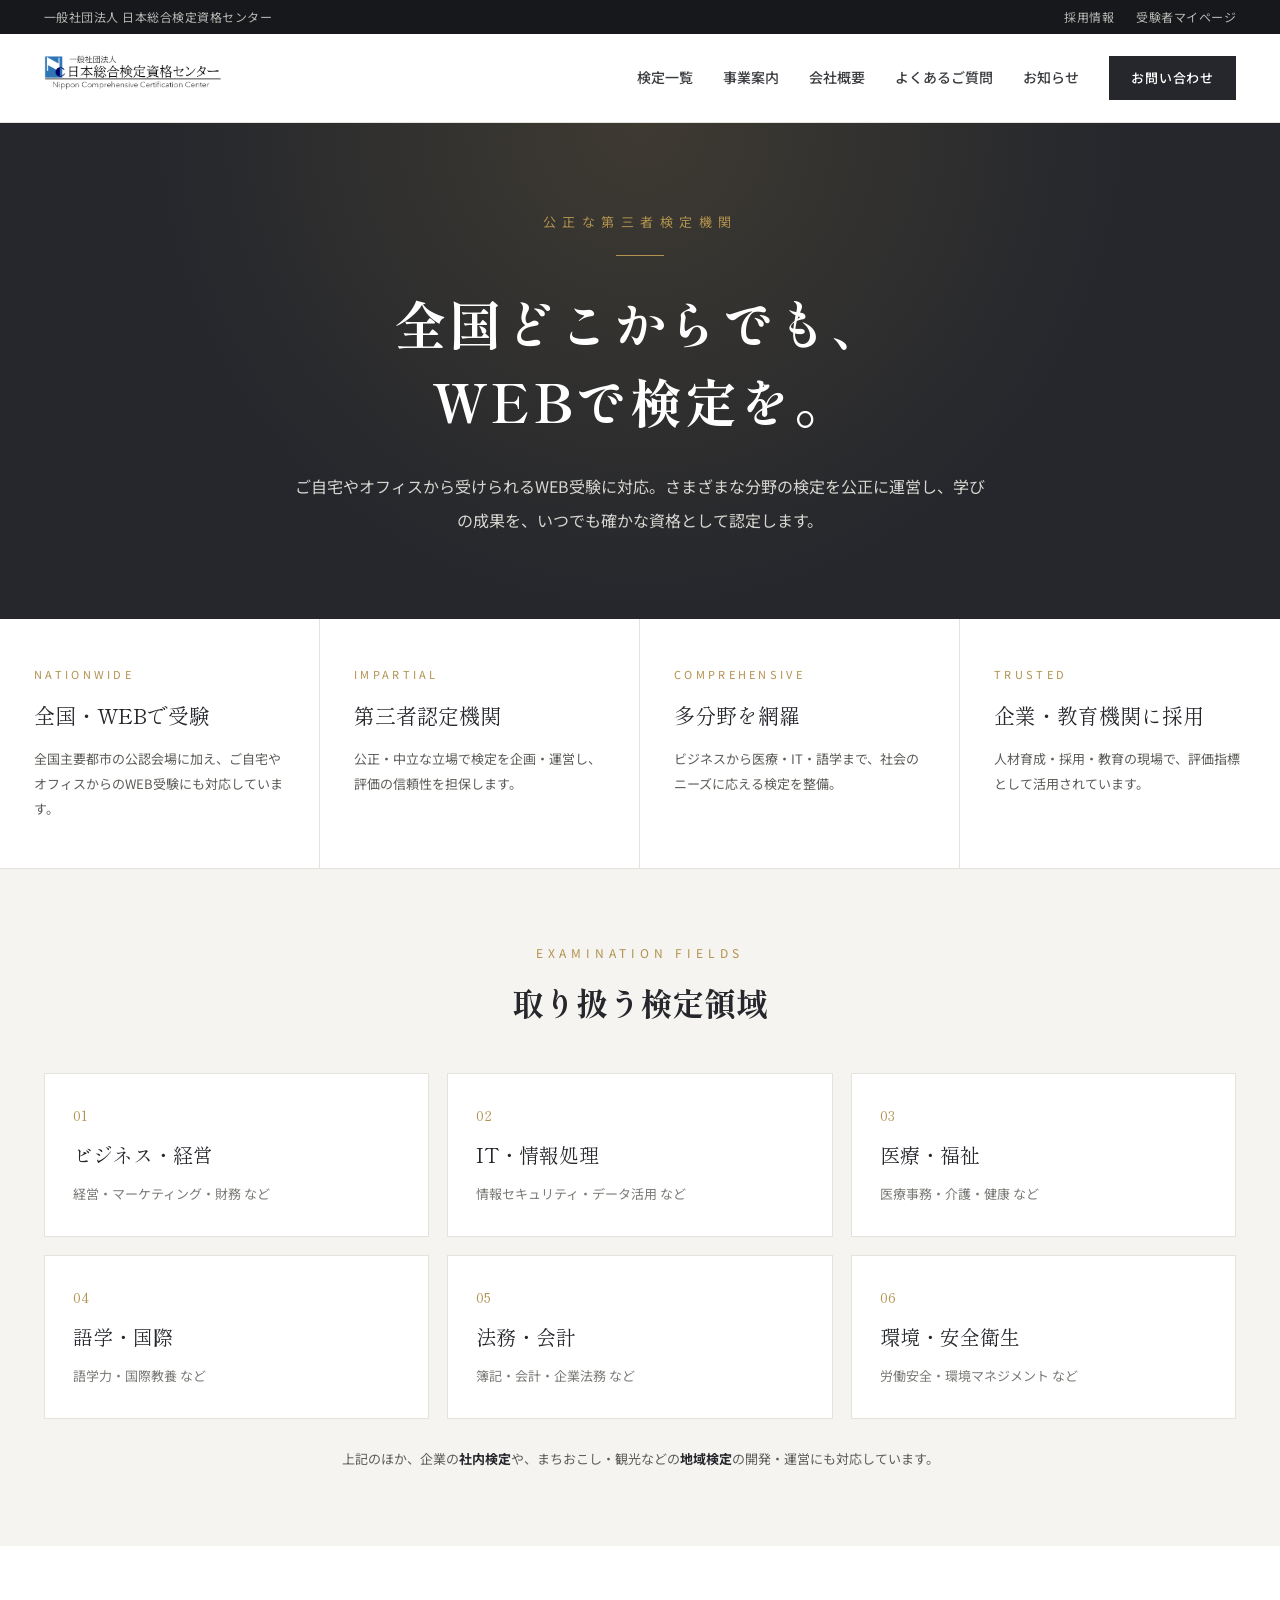
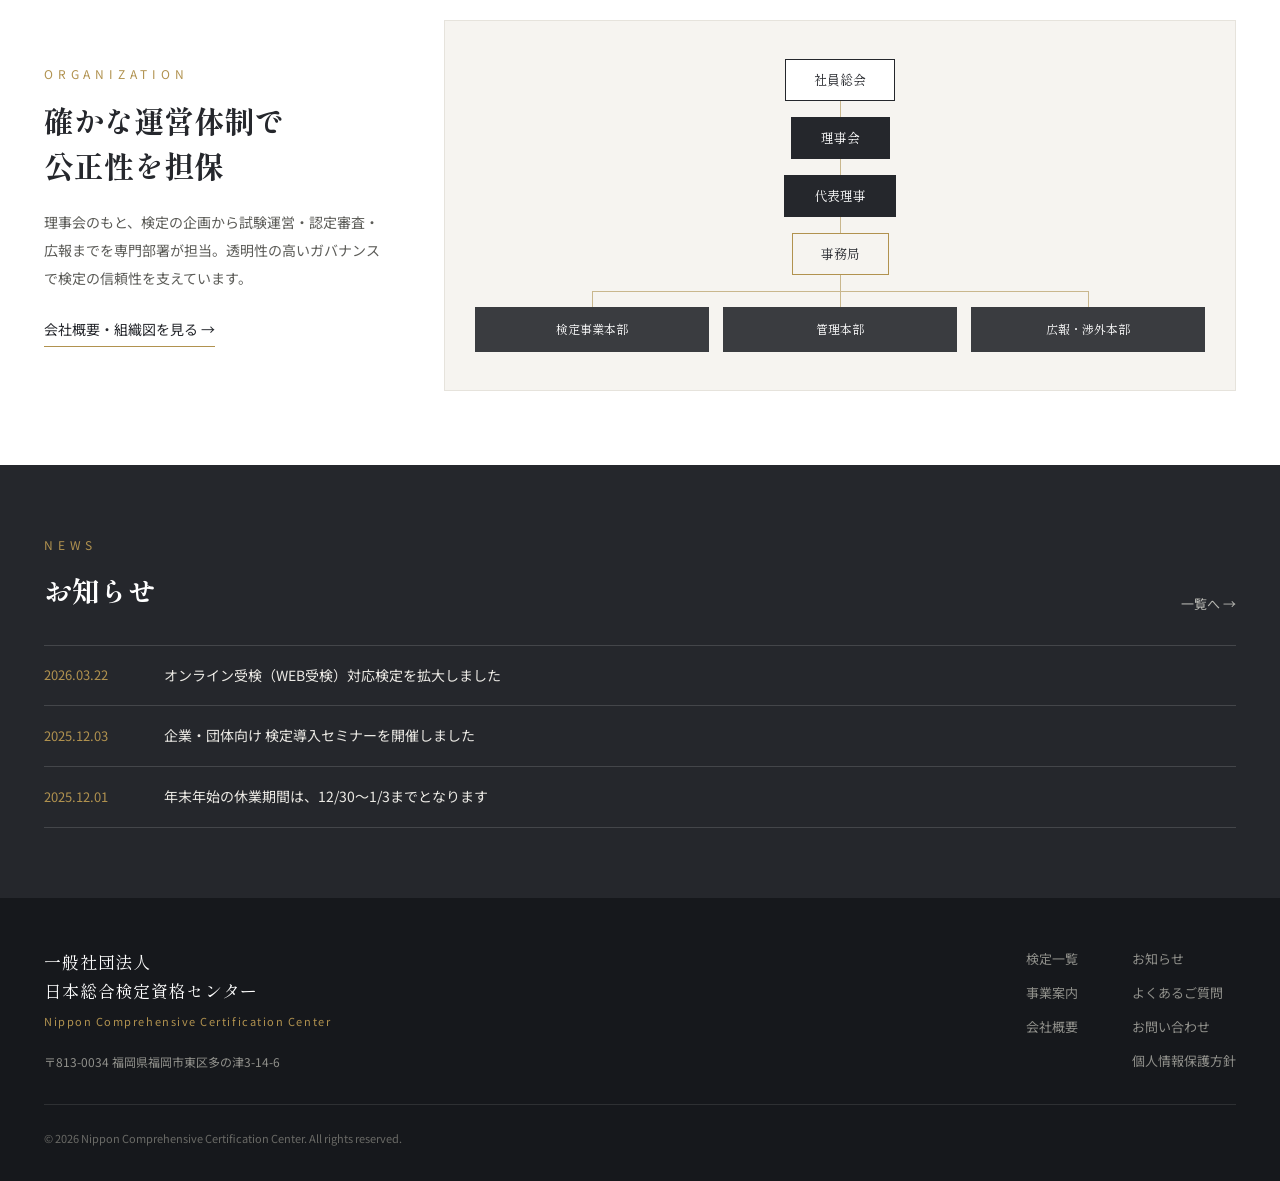
==== index.html @ ada0d392 "Google Search Console 所有権確認用メタタグをトップページに追加 Co-Authored-By: Claude Fable 5 <noreply@anthropic.com> Cl" ====
<!DOCTYPE html>
<html lang="ja">
<head>
<meta charset="utf-8">
<meta name="viewport" content="width=device-width, initial-scale=1">
<meta name="google-site-verification" content="-kDift8Qa4Vks39oOHflIef_TW5a2pNYYRvmZuTj3CE" />
<title>一般社団法人 日本総合検定資格センター</title>
<meta name="description" content="全国どこからでもWEBで受検できる、公正な第三者検定機関。さまざまな分野の検定を企画・運営し、学びの成果を確かな資格として認定します。">
<link rel="canonical" href="https://kentei-center.or.jp/">
<meta name="robots" content="index,follow">
<meta property="og:type" content="website">
<meta property="og:site_name" content="一般社団法人 日本総合検定資格センター">
<meta property="og:locale" content="ja_JP">
<meta property="og:title" content="一般社団法人 日本総合検定資格センター">
<meta property="og:description" content="全国どこからでもWEBで受検できる、公正な第三者検定機関。さまざまな分野の検定を企画・運営し、学びの成果を確かな資格として認定します。">
<meta property="og:url" content="https://kentei-center.or.jp/">
<meta property="og:image" content="https://kentei-center.or.jp/assets/ogp.png">
<meta name="twitter:card" content="summary_large_image">
<meta name="twitter:title" content="一般社団法人 日本総合検定資格センター">
<meta name="twitter:description" content="全国どこからでもWEBで受検できる、公正な第三者検定機関。さまざまな分野の検定を企画・運営し、学びの成果を確かな資格として認定します。">
<meta name="twitter:image" content="https://kentei-center.or.jp/assets/ogp.png">

<link rel="preconnect" href="https://fonts.googleapis.com">
<link rel="preconnect" href="https://fonts.gstatic.com" crossorigin>
<link href="https://fonts.googleapis.com/css2?family=Noto+Sans+JP:wght@400;500;700&family=Shippori+Mincho:wght@500;600;700;800&display=swap" rel="stylesheet">
<link rel="icon" href="favicon.ico" sizes="48x48">
<link rel="icon" href="assets/favicon-32.png" type="image/png" sizes="32x32">
<link rel="icon" href="assets/favicon-192.png" type="image/png" sizes="192x192">
<link rel="apple-touch-icon" href="assets/apple-touch-icon.png">
<link rel="stylesheet" href="css/styles.css">
<script src="js/main.js" defer></script>
<script src="js/news.js" defer></script>
<script type="application/ld+json">
{
  "@context": "https://schema.org",
  "@type": "Organization",
  "name": "一般社団法人 日本総合検定資格センター",
  "alternateName": "Nippon Comprehensive Certification Center",
  "url": "https://kentei-center.or.jp/",
  "logo": "https://kentei-center.or.jp/assets/ogp.png",
  "description": "全国どこからでもWEBで受検できる、公正な第三者検定機関。さまざまな分野の検定を企画・運営し、学びの成果を確かな資格として認定します。",
  "address": {
    "@type": "PostalAddress",
    "postalCode": "813-0034",
    "addressRegion": "福岡県",
    "addressLocality": "福岡市東区",
    "streetAddress": "多の津3-14-6",
    "addressCountry": "JP"
  },
  "contactPoint": {
    "@type": "ContactPoint",
    "contactType": "customer support",
    "email": "info@kentei-center.or.jp",
    "url": "https://kentei-center.or.jp/contact.html"
  }
}
</script>
</head>
<body>
<div class="site">

  <!-- トップバー -->
  <div class="topbar px">
    <span class="topbar__org">一般社団法人 日本総合検定資格センター</span>
    <div class="topbar__links">
      <a href="recruit.html">採用情報</a>
      <span class="is-plain">受験者マイページ</span>
    </div>
  </div>

  <!-- ヘッダー -->
  <header class="header">
    <a class="header__logo" href="index.html"><img src="assets/logo-t.png" alt="一般社団法人 日本総合検定資格センター"></a>
    <button class="nav-toggle" type="button" aria-label="メニューを開閉" aria-expanded="false"><span></span><span></span><span></span></button>
    <nav class="nav">
      <a href="kentei.html">検定一覧</a>
      <a href="business.html">事業案内</a>
      <a href="about.html">会社概要</a>
      <a href="faq.html">よくあるご質問</a>
      <a href="news.html">お知らせ</a>
      <a class="nav__cta" href="contact.html">お問い合わせ</a>
    </nav>
  </header>

  <!-- ヒーロー -->
  <section class="hero">
    <div class="hero__eyebrow">公正な第三者検定機関</div>
    <div class="hero__rule"></div>
    <h1 class="hero__title">全国どこからでも、<br>WEBで検定を。</h1>
    <p class="hero__lead">ご自宅やオフィスから受けられるWEB受験に対応。さまざまな分野の検定を公正に運営し、学びの成果を、いつでも確かな資格として認定します。</p>
  </section>

  <!-- 信頼バンド（数値を使わず規模感を示す） -->
  <section class="trust">
    <div class="trust__cell">
      <div class="trust__en">NATIONWIDE</div>
      <div class="trust__ttl">全国・WEBで受験</div>
      <div class="trust__desc">全国主要都市の公認会場に加え、ご自宅やオフィスからのWEB受験にも対応しています。</div>
    </div>
    <div class="trust__cell">
      <div class="trust__en">IMPARTIAL</div>
      <div class="trust__ttl">第三者認定機関</div>
      <div class="trust__desc">公正・中立な立場で検定を企画・運営し、評価の信頼性を担保します。</div>
    </div>
    <div class="trust__cell">
      <div class="trust__en">COMPREHENSIVE</div>
      <div class="trust__ttl">多分野を網羅</div>
      <div class="trust__desc">ビジネスから医療・IT・語学まで、社会のニーズに応える検定を整備。</div>
    </div>
    <div class="trust__cell">
      <div class="trust__en">TRUSTED</div>
      <div class="trust__ttl">企業・教育機関に採用</div>
      <div class="trust__desc">人材育成・採用・教育の現場で、評価指標として活用されています。</div>
    </div>
  </section>

  <!-- 取り扱う検定領域 -->
  <section class="section section--paper">
    <div class="section-head">
      <div class="eyebrow">EXAMINATION FIELDS</div>
      <h2>取り扱う検定領域</h2>
    </div>
    <div class="card-grid">
      <div class="card"><div class="card__no">01</div><div class="card__ttl">ビジネス・経営</div><div class="card__desc">経営・マーケティング・財務 など</div></div>
      <div class="card"><div class="card__no">02</div><div class="card__ttl">IT・情報処理</div><div class="card__desc">情報セキュリティ・データ活用 など</div></div>
      <div class="card"><div class="card__no">03</div><div class="card__ttl">医療・福祉</div><div class="card__desc">医療事務・介護・健康 など</div></div>
      <div class="card"><div class="card__no">04</div><div class="card__ttl">語学・国際</div><div class="card__desc">語学力・国際教養 など</div></div>
      <div class="card"><div class="card__no">05</div><div class="card__ttl">法務・会計</div><div class="card__desc">簿記・会計・企業法務 など</div></div>
      <div class="card"><div class="card__no">06</div><div class="card__ttl">環境・安全衛生</div><div class="card__desc">労働安全・環境マネジメント など</div></div>
    </div>
    <p class="note-center">上記のほか、企業の<strong>社内検定</strong>や、まちおこし・観光などの<strong>地域検定</strong>の開発・運営にも対応しています。</p>
  </section>

  <!-- 組織体制ティザー -->
  <section class="org-teaser">
    <div class="org-teaser__grid">
      <div>
        <div class="eyebrow">ORGANIZATION</div>
        <h2 class="org-teaser__ttl">確かな運営体制で<br>公正性を担保</h2>
        <p class="org-teaser__txt">理事会のもと、検定の企画から試験運営・認定審査・広報までを専門部署が担当。透明性の高いガバナンスで検定の信頼性を支えています。</p>
        <a class="org-teaser__link" href="about.html">会社概要・組織図を見る →</a>
      </div>
      <div class="org-teaser__chart">
        <div class="org-center"><span class="orgbox orgbox--outline">社員総会</span></div>
        <div class="orgline"></div>
        <div class="org-center"><span class="orgbox orgbox--dark">理事会</span></div>
        <div class="orgline"></div>
        <div class="org-center"><span class="orgbox orgbox--dark">代表理事</span></div>
        <div class="orgline"></div>
        <div class="org-center"><span class="orgbox orgbox--gold">事務局</span></div>
        <div class="orgline"></div>
        <div class="org-branch">
          <div class="org-branch__bar"></div>
          <div class="org-branch__cols">
            <div class="org-branch__col"><div class="orgline"></div><div class="orgbox orgbox--unit">検定事業本部</div></div>
            <div class="org-branch__col"><div class="orgline"></div><div class="orgbox orgbox--unit">管理本部</div></div>
            <div class="org-branch__col"><div class="orgline"></div><div class="orgbox orgbox--unit">広報・渉外本部</div></div>
          </div>
        </div>
      </div>
    </div>
  </section>

  <!-- お知らせ -->
  <section class="news-band">
    <div class="news-band__head">
      <div>
        <div class="eyebrow">NEWS</div>
        <h2>お知らせ</h2>
      </div>
      <a class="news-band__more" href="news.html">一覧へ →</a>
    </div>
    <div id="news-latest"></div>
  </section>

  <!-- フッター -->
  <footer class="footer">
    <div class="footer__top">
      <div>
        <a class="footer__brand" href="index.html">
          <div class="footer__name">一般社団法人<br>日本総合検定資格センター</div>
          <div class="footer__en">Nippon Comprehensive Certification Center</div>
        </a>
        <div class="footer__addr">〒813-0034 福岡県福岡市東区多の津3-14-6</div>
      </div>
      <div class="footer__nav">
        <div class="footer__col">
          <a href="kentei.html">検定一覧</a>
          <a href="business.html">事業案内</a>
          <a href="about.html">会社概要</a>
        </div>
        <div class="footer__col">
          <a href="news.html">お知らせ</a>
          <a href="faq.html">よくあるご質問</a>
          <a href="contact.html">お問い合わせ</a>
          <a href="privacy.html">個人情報保護方針</a>
        </div>
      </div>
    </div>
    <div class="footer__copy">© 2026 Nippon Comprehensive Certification Center. All rights reserved.</div>
  </footer>

</div>
</body>
</html>
---- css/styles.css ----
/* =====================================================================
   一般社団法人 日本総合検定資格センター — コーポレートサイト
   共通スタイル（墨×金 / 明朝見出し）
   ===================================================================== */

/* ---- Design tokens ---- */
:root {
  --ink:        #25272c;   /* 墨（メイン） */
  --ink-2:      #16181c;   /* 最濃（トップバー・フッター） */
  --ink-3:      #3a3c40;   /* 本部ボックス・ナビ文字 */
  --gold:       #b1924f;   /* 金（アクセント） */
  --gold-line:  #c9b78d;   /* 組織図の罫線 */
  --gold-soft:  #f0ead9;   /* バッジ背景 */
  --gold-text:  #9c7d3a;   /* バッジ文字 */
  --paper:      #f6f4f0;   /* 明色セクション背景 */
  --paper-2:    #faf9f6;   /* テーブル見出し背景 */
  --border:     #e6e3dc;   /* 罫線 */
  --text:       #2a2a28;   /* 基本文字 */
  --text-2:     #5c5c58;   /* 補足文字 */
  --text-3:     #4a4a45;   /* 本文（濃いめ） */
  --muted:      #8a8a85;   /* 弱い文字 */
  --req:        #a4453b;   /* 必須バッジ */
  --white:      #fff;

  --serif: 'Shippori Mincho', serif;
  --sans:  'Noto Sans JP', sans-serif;

  --gutter: 44px;          /* セクション左右余白 */
  --maxw: 1280px;          /* デザイン基準幅 */
}

/* ---- Reset ---- */
*, *::before, *::after { box-sizing: border-box; margin: 0; padding: 0; }

html { -webkit-text-size-adjust: 100%; }

body {
  font-family: var(--sans);
  color: var(--text);
  background: #eceae5;
  line-height: 1.7;
}

img { max-width: 100%; display: block; }

a { text-decoration: none; color: inherit; }

/* 1280px の「キャンバス」を中央に。以下は流動的に縮む */
.site {
  max-width: var(--maxw);
  margin: 0 auto;
  background: var(--white);
  overflow-x: hidden;
}

/* ページ全体の文字色 */
.site { color: var(--text); }

h1, h2, h3, h4 { font-family: var(--serif); font-weight: 700; color: var(--ink); }

/* 共通のセクション左右余白ヘルパ */
.px { padding-inline: var(--gutter); }

/* =====================================================================
   トップバー
   ===================================================================== */
.topbar {
  background: var(--ink-2);
  color: #b8b8b3;
  font-size: 12px;
  letter-spacing: .04em;
  display: flex;
  justify-content: space-between;
  align-items: center;
  padding-inline: var(--gutter);
  min-height: 34px;
}
.topbar__org { white-space: nowrap; overflow: hidden; text-overflow: ellipsis; }
.topbar__links { display: flex; gap: 22px; flex: none; }
.topbar__links a { transition: color .2s; }
.topbar__links a:hover { color: var(--gold); }
.topbar__links .is-active { color: var(--gold); }
.topbar__links .is-plain { color: inherit; cursor: default; }

/* =====================================================================
   ヘッダー / ナビ
   ===================================================================== */
.header {
  display: flex;
  justify-content: space-between;
  align-items: center;
  padding: 18px var(--gutter);
  border-bottom: 1px solid var(--border);
  background: var(--white);
}
.header__logo img { height: 52px; width: auto; }

.nav { display: flex; align-items: center; gap: 30px; font-size: 14px; font-weight: 500; color: var(--ink-3); }
.nav a, .nav > span { transition: color .2s; white-space: nowrap; }
.nav a:hover { color: var(--gold); }
.nav .is-active { color: var(--gold); }
.nav__cta {
  background: var(--ink); color: var(--white);
  padding: 11px 22px; font-size: 13px; letter-spacing: .06em;
}
.nav__cta.is-active { background: var(--gold); color: var(--ink); }

/* ハンバーガー（モバイルのみ表示） */
.nav-toggle {
  display: none;
  flex-direction: column;
  justify-content: center;
  gap: 5px;
  width: 44px; height: 44px;
  border: 1px solid var(--border);
  background: var(--white);
  cursor: pointer;
}
.nav-toggle span { display: block; width: 22px; height: 2px; background: var(--ink); margin: 0 auto; transition: transform .25s, opacity .2s; }

/* =====================================================================
   ボタン / リンク装飾
   ===================================================================== */
.btn {
  display: inline-block;
  font-size: 14px;
  letter-spacing: .05em;
  padding: 14px 30px;
  cursor: pointer;
  transition: background .2s, color .2s;
  white-space: nowrap;
}
.btn--dark { background: var(--ink); color: var(--white); }
.btn--dark:hover { background: var(--gold); color: var(--ink); }
.btn--gold { background: var(--gold); color: var(--ink); font-weight: 700; padding: 15px 34px; letter-spacing: .06em; }
.btn--gold:hover { background: #c7a75f; }
.btn--outline { border: 1px solid var(--ink); color: var(--ink); }
.btn--outline:hover { background: var(--ink); color: var(--white); }

.link-underline {
  display: inline-block;
  border-bottom: 1px solid var(--gold);
  color: var(--ink);
  font-size: 14px;
  padding-bottom: 4px;
  transition: color .2s;
}
.link-underline:hover { color: var(--gold); }

.badge-web {
  background: var(--gold-soft); color: var(--gold-text);
  font-size: 11px; padding: 4px 12px; letter-spacing: .05em; white-space: nowrap;
}

.eyebrow { font-size: 12px; letter-spacing: .4em; color: var(--gold); }
.eyebrow--sm { font-size: 11px; letter-spacing: .3em; color: var(--gold); }

/* =====================================================================
   ヒーロー（トップ） / ページタイトル（下層）
   ===================================================================== */
.hero {
  position: relative;
  background: var(--ink);
  color: var(--white);
  padding: 88px var(--gutter) 82px;
  text-align: center;
  background-image: radial-gradient(circle at 50% 0%, rgba(177,146,79,.18), transparent 60%);
}
.hero__eyebrow { font-size: 13px; letter-spacing: .5em; color: var(--gold); margin-bottom: 22px; }
.hero__rule { width: 48px; height: 1px; background: var(--gold); margin: 0 auto 28px; }
.hero__title {
  font-family: var(--serif); font-weight: 700; color: var(--white);
  font-size: clamp(30px, 5.5vw, 52px); line-height: 1.5; letter-spacing: .05em;
}
.hero__lead { margin: 30px auto 0; font-size: 16px; line-height: 2.1; color: #d8d6d0; max-width: 700px; }

.page-title {
  background: var(--ink); color: var(--white);
  padding: 54px var(--gutter) 50px;
  background-image: radial-gradient(circle at 88% 10%, rgba(177,146,79,.16), transparent 55%);
}
.breadcrumb { font-size: 12px; letter-spacing: .2em; color: #9a9a95; margin-bottom: 14px; }
.breadcrumb a:hover { color: var(--gold); }
.page-title__row { display: flex; align-items: baseline; gap: 20px; flex-wrap: wrap; }
.page-title h1 { font-family: var(--serif); font-weight: 700; color: var(--white); font-size: clamp(30px, 5vw, 40px); letter-spacing: .06em; }
.page-title__en { font-size: 12px; letter-spacing: .4em; color: var(--gold); }
.page-title__lead { font-size: 14px; line-height: 1.9; color: #d8d6d0; margin-top: 18px; max-width: 720px; }
.page-title__lead .hl { color: #e9d9b4; }

/* =====================================================================
   汎用セクション
   ===================================================================== */
.section { padding: 74px var(--gutter); }
.section--paper { background: var(--paper); }
.section--white { background: var(--white); }
.section--dark {
  background: var(--ink); color: var(--white); text-align: center;
  background-image: radial-gradient(circle at 50% 0%, rgba(177,146,79,.16), transparent 60%);
}
.section--dark h2 { color: var(--white); }

.section-head { text-align: center; margin-bottom: 44px; }
.section-head h2 { font-size: clamp(24px, 3.4vw, 32px); margin-top: 12px; }

.lead-center {
  font-family: var(--serif); font-size: clamp(18px, 2.4vw, 24px);
  line-height: 2; color: var(--ink); max-width: 840px; margin: 0 auto; text-align: center;
}

/* CTA バンド */
.cta-band { padding: 64px var(--gutter); }
.cta-band h2 { font-size: clamp(22px, 3vw, 26px); letter-spacing: .04em; color: var(--white); }
.cta-band p { font-size: 14px; line-height: 2; color: #d8d6d0; margin: 14px auto 0; max-width: 580px; }
.cta-band .btn { margin-top: 26px; }

/* =====================================================================
   トップ：信頼バンド（4カラム）
   ===================================================================== */
.trust {
  display: grid; grid-template-columns: repeat(4, 1fr);
  background: var(--white); border-bottom: 1px solid var(--border);
}
.trust__cell { padding: 46px 34px; border-right: 1px solid var(--border); }
.trust__cell:last-child { border-right: none; }
.trust__en { font-size: 11px; letter-spacing: .3em; color: var(--gold); margin-bottom: 14px; }
.trust__ttl { font-family: var(--serif); font-size: 21px; color: var(--ink); margin-bottom: 12px; }
.trust__desc { font-size: 13px; line-height: 1.95; color: var(--text-2); }

/* =====================================================================
   トップ / 事業：検定領域・カードグリッド
   ===================================================================== */
.card-grid { display: grid; grid-template-columns: repeat(3, 1fr); gap: 18px; }
.card {
  background: var(--white); border: 1px solid var(--border); padding: 30px 28px;
}
.card--lg { padding: 34px 30px; }
.card__no { font-family: var(--serif); color: var(--gold); font-size: 14px; }
.card__ttl { font-family: var(--serif); font-size: 20px; margin: 10px 0; color: var(--ink); }
.card__desc { font-size: 13px; line-height: 1.85; color: #7a7a76; }
.card--lg .card__desc { line-height: 1.9; color: var(--text-2); }

.note-center { text-align: center; font-size: 13px; line-height: 1.9; color: var(--text-2); margin-top: 28px; }
.note-center strong { color: var(--ink); font-weight: 700; }

/* =====================================================================
   トップ：組織体制ティザー
   ===================================================================== */
.org-teaser { padding: 74px var(--gutter); background: var(--white); }
.org-teaser__grid { display: grid; grid-template-columns: 340px 1fr; gap: 60px; align-items: center; }
.org-teaser__ttl { font-family: var(--serif); font-weight: 700; font-size: clamp(24px, 3vw, 30px); margin: 14px 0 20px; color: var(--ink); line-height: 1.5; }
.org-teaser__txt { font-size: 14px; line-height: 2; color: var(--text-2); }
.org-teaser__link { display: inline-block; margin-top: 26px; border-bottom: 1px solid var(--gold); color: var(--ink); font-size: 14px; padding-bottom: 4px; }
.org-teaser__chart { border: 1px solid var(--border); padding: 38px 30px; background: var(--paper); }

/* ミニ組織図（ティザー） */
.orgline { width: 1px; height: 16px; background: var(--gold-line); margin: 0 auto; }
.orgbox {
  display: inline-block; font-size: 13px; padding: 10px 30px;
  font-family: var(--serif); white-space: nowrap; text-align: center;
}
.orgbox--outline { border: 1px solid var(--ink); background: var(--white); color: var(--ink); padding: 9px 28px; }
.orgbox--dark { background: var(--ink); color: var(--white); }
.orgbox--gold { border: 1px solid var(--gold); color: var(--ink); padding: 9px 28px; }
.orgbox--unit { background: var(--ink-3); color: var(--white); border: 1px solid var(--ink-3); font-size: 12px; padding: 11px 4px; width: 100%; }
.org-center { text-align: center; }
.org-branch { position: relative; }
.org-branch__bar { position: absolute; top: 0; left: calc((100% - 28px) / 6); right: calc((100% - 28px) / 6); height: 1px; background: var(--gold-line); }
.org-branch__cols { display: grid; grid-template-columns: repeat(3, 1fr); gap: 14px; }
.org-branch__col { display: flex; flex-direction: column; align-items: center; }

/* =====================================================================
   トップ：NEWS（濃色）
   ===================================================================== */
.news-band { padding: 70px var(--gutter); background: var(--ink); color: var(--white); }
.news-band__head { display: flex; justify-content: space-between; align-items: flex-end; margin-bottom: 30px; gap: 16px; flex-wrap: wrap; }
.news-band__head h2 { font-family: var(--serif); font-size: 28px; color: var(--white); margin-top: 12px; }
.news-band__more { font-size: 13px; color: #b8b8b3; }
.news-band__more:hover { color: var(--gold); }
.news-row {
  display: flex; gap: 28px; padding: 18px 0;
  border-top: 1px solid rgba(255,255,255,.14); align-items: center;
}
.news-row:last-child { border-bottom: 1px solid rgba(255,255,255,.14); }
.news-row__date { color: var(--gold); font-size: 13px; min-width: 92px; }
.news-row__ttl { font-size: 14px; color: #eceae5; }

/* =====================================================================
   検定一覧：横長ブロック
   ===================================================================== */
.exam { display: grid; grid-template-columns: 480px 1fr; }
.exam--rev { grid-template-columns: 1fr 480px; }
.exam__img { min-height: 420px; background-position: center; background-repeat: no-repeat; background-size: contain; }
.exam__body { padding: 60px 54px; display: flex; flex-direction: column; justify-content: center; }
.exam__body--paper { background: var(--paper); }
.exam__meta { display: flex; align-items: center; gap: 12px; margin-bottom: 14px; }
.exam__no { font-family: var(--serif); color: var(--gold); font-size: 16px; }
.exam__host { font-size: 12px; letter-spacing: .2em; color: var(--muted); }
.exam__ttl { font-family: var(--serif); font-weight: 700; font-size: clamp(26px, 3.4vw, 32px); color: var(--ink); margin-bottom: 16px; }
.exam__desc { font-size: 14px; line-height: 2; color: var(--text-2); max-width: 560px; }
.exam__specs { display: flex; gap: 36px; margin-top: 24px; flex-wrap: wrap; }
.spec__k { font-size: 11px; letter-spacing: .16em; color: var(--gold); margin-bottom: 5px; }
.spec__v { font-size: 14px; color: var(--ink); }
.exam__actions { display: flex; align-items: center; gap: 18px; margin-top: 30px; flex-wrap: wrap; }

/* =====================================================================
   事業案内：ジグザグ
   ===================================================================== */
.zigzag { display: grid; grid-template-columns: 1fr 1fr; }
.zigzag__img { min-height: 380px; background-position: center; background-repeat: no-repeat; background-size: cover; }
.zigzag__img--contain { background-size: contain; }
.zigzag__body { padding: 64px 54px; display: flex; flex-direction: column; justify-content: center; }
.zigzag__body--paper { background: var(--paper); }
.zigzag__en { font-size: 12px; letter-spacing: .4em; color: var(--gold); }
.zigzag__ttl { font-family: var(--serif); font-weight: 700; font-size: clamp(24px, 3vw, 30px); margin: 14px 0 18px; color: var(--ink); line-height: 1.5; }
.zigzag__txt { font-size: 14px; line-height: 2; color: var(--text-2); }
.zigzag__txt strong { color: var(--ink); font-weight: 700; }
.bullets { display: flex; flex-direction: column; gap: 10px; margin-top: 22px; }
.bullet { display: flex; align-items: center; gap: 12px; }
.bullet::before { content: ""; width: 5px; height: 5px; background: var(--gold); border-radius: 50%; flex: none; }
.bullet span { font-size: 13px; color: var(--ink-3); }

/* =====================================================================
   会社概要：代表挨拶 / 法人概要 / 組織図
   ===================================================================== */
.message { padding: 74px var(--gutter); background: var(--white); display: grid; grid-template-columns: 380px 1fr; gap: 56px; align-items: start; }
.message__ttl { font-family: var(--serif); font-weight: 700; font-size: clamp(22px, 3vw, 28px); margin: 14px 0 22px; color: var(--ink); line-height: 1.5; }
.message__photo { height: 240px; background-position: center; background-size: cover; background-repeat: no-repeat; background-color: #eceae5; }
.message__body { padding-top: 40px; }
.message__body p { font-size: 15px; line-height: 2.2; color: var(--text-3); }
.message__body p + p { margin-top: 20px; }

.profile { max-width: 880px; margin: 0 auto; background: var(--white); border: 1px solid var(--border); }
.profile__row { display: grid; grid-template-columns: 200px 1fr; border-bottom: 1px solid var(--border); }
.profile__row:last-child { border-bottom: none; }
.profile__k { background: var(--paper-2); padding: 20px 28px; font-size: 14px; color: var(--ink); font-weight: 500; border-right: 1px solid var(--border); }
.profile__v { padding: 20px 28px; font-size: 14px; color: var(--text-3); line-height: 1.85; }

/* 詳細組織図 */
.orgchart { max-width: 860px; margin: 0 auto; }
.orgchart__line { width: 1px; height: 24px; background: var(--gold-line); margin: 0 auto; }
.orgchart__row { display: flex; justify-content: center; }
.obox { font-size: 14px; padding: 13px 44px; font-family: var(--serif); white-space: nowrap; }
.obox--assembly { border: 1px solid var(--ink); background: var(--white); color: var(--ink); }
.obox--board { background: var(--ink); color: var(--white); font-size: 15px; padding: 14px 50px; }
.obox--rep { background: var(--ink); color: var(--white); }
.obox--office { border: 1px solid var(--gold); color: var(--ink); }
.orgchart__branch { position: relative; padding-top: 24px; }
.orgchart__bar { position: absolute; top: 0; left: calc((100% - 56px) / 6); right: calc((100% - 56px) / 6); height: 1px; background: var(--gold-line); }
.orgchart__cols { display: grid; grid-template-columns: repeat(3, 1fr); gap: 28px; }
.orgchart__col { display: flex; flex-direction: column; align-items: center; }
.orgchart__stub { position: absolute; top: 0; width: 1px; height: 24px; background: var(--gold-line); }
.obox--unit { width: 100%; background: var(--ink-3); color: var(--white); font-size: 14px; padding: 16px 8px; text-align: center; }

/* =====================================================================
   お知らせ：一覧
   ===================================================================== */
.news-list { padding: 30px var(--gutter) 54px; background: var(--white); }
.news-item {
  display: flex; gap: 28px; padding: 22px 8px; border-bottom: 1px solid var(--border);
  align-items: center; transition: background .15s;
}
.news-item:hover { background: var(--paper-2); }
.news-item__date { color: var(--muted); font-size: 13px; min-width: 96px; }
.news-item__ttl { font-size: 15px; color: var(--ink); line-height: 1.6; flex: 1; }
.news-item__arrow { color: var(--gold); }

/* =====================================================================
   お知らせ：詳細
   ===================================================================== */
.news-detail { padding: 46px var(--gutter) 70px; background: var(--white); }
.news-detail__meta { display: flex; align-items: center; gap: 14px; margin-bottom: 16px; }
.news-detail__date { color: var(--muted); font-size: 13px; }
.news-detail__ttl {
  font-family: var(--serif); font-weight: 700; font-size: clamp(20px, 3vw, 26px);
  color: var(--ink); line-height: 1.6; margin-bottom: 28px;
  padding-bottom: 20px; border-bottom: 1px solid var(--border);
}
.news-detail__body { max-width: 800px; }
.news-detail__body p { font-size: 15px; line-height: 2; color: var(--text-3); margin-bottom: 1.4em; }
.news-detail__notfound { font-size: 15px; color: var(--text-2); margin-bottom: 24px; }
.news-detail__back { display: inline-block; margin-top: 20px; font-size: 13px; color: var(--gold); }
.news-detail__back:hover { text-decoration: underline; }

/* =====================================================================
   お問い合わせ：フォーム
   ===================================================================== */
.contact-methods { padding: 34px var(--gutter); background: var(--white); border-bottom: 1px solid var(--border); }
.contact-methods__row { display: flex; align-items: center; justify-content: space-between; flex-wrap: wrap; gap: 16px; }
.contact-methods__txt { font-size: 14px; color: var(--ink); line-height: 1.8; }

.form-wrap { max-width: 820px; margin: 0 auto; }
.form-card { background: var(--white); border: 1px solid var(--border); padding: 44px 48px; display: flex; flex-direction: column; gap: 26px; }
.field__label { display: flex; align-items: center; gap: 10px; font-size: 13px; font-weight: 500; color: var(--ink); margin-bottom: 10px; }
.req-badge { background: var(--req); color: var(--white); font-size: 10px; padding: 2px 8px; letter-spacing: .05em; }
.field-2col { display: grid; grid-template-columns: 1fr 1fr; gap: 22px; }
.form-card input, .form-card textarea, .form-card select {
  font-family: var(--sans); font-size: 14px; color: var(--ink); width: 100%;
  border: 1px solid #d8d3c6; background: var(--white); padding: 13px 15px; outline: none;
}
.form-card input:focus, .form-card textarea:focus, .form-card select:focus { border-color: var(--gold); }
.form-card input::placeholder, .form-card textarea::placeholder { color: #b3b0a8; }
.form-card textarea { resize: vertical; }
.consent { display: flex; align-items: flex-start; gap: 12px; background: var(--paper-2); border: 1px solid var(--border); padding: 18px 20px; cursor: pointer; }
.consent input { width: 18px; height: 18px; margin-top: 2px; flex: none; accent-color: var(--ink); }
.consent span { font-size: 13px; line-height: 1.8; color: var(--text-2); }
.consent a { color: var(--gold-text); border-bottom: 1px solid var(--gold-line); }
.form-submit { text-align: center; margin-top: 8px; }
.form-submit button {
  border: none; font-family: var(--sans);
  background: var(--ink); color: var(--white); font-weight: 700; font-size: 15px;
  letter-spacing: .1em; padding: 16px 64px; cursor: pointer; transition: background .2s, color .2s;
}
.form-submit button:hover { background: var(--gold); color: var(--ink); }
.form-submit button:disabled { opacity: .6; cursor: default; }

/* スパム対策のハニーポット項目(画面外へ隠す) */
.hp-field { position: absolute; left: -9999px; width: 1px; height: 1px; overflow: hidden; }

/* エラー表示 */
.form-alert {
  max-width: 820px; margin: 0 auto 24px; background: #fdf3f2; border: 1px solid #e3b7b2;
  color: var(--req); font-size: 14px; line-height: 1.8; padding: 16px 20px;
}

/* 送信完了パネル(JS経由) */
.form-success {
  background: var(--white); border: 1px solid var(--border); padding: 56px 48px; text-align: center;
}
.form-success__mark {
  width: 64px; height: 64px; margin: 0 auto 22px; border-radius: 50%;
  background: var(--ink); color: var(--white); font-size: 32px; line-height: 64px;
}
.form-success__ttl { font-family: var(--serif); font-size: 24px; color: var(--ink); margin-bottom: 16px; }
.form-success__txt { font-size: 15px; line-height: 1.9; color: var(--text-3); max-width: 560px; margin: 0 auto 28px; }
.form-success__link { display: inline-block; font-size: 13px; color: var(--gold); }
.form-success__link:hover { text-decoration: underline; }

/* 結果ページ(JS無効時のフォールバック) */
.form-result { background: var(--white); border: 1px solid var(--border); padding: 40px 44px; }
.form-result p { font-size: 15px; line-height: 1.9; color: var(--text-3); }
.form-result__list { margin: 16px 0; padding-left: 1.2em; color: var(--req); font-size: 14px; line-height: 1.9; }
.form-alert__list { margin: 16px 0 0; padding-left: 1.2em; font-size: 14px; line-height: 1.9; }
.form-result__back { display: inline-block; margin-top: 24px; font-size: 13px; color: var(--gold); }
.form-result__back:hover { text-decoration: underline; }

/* =====================================================================
   個人情報保護方針：本文
   ===================================================================== */
.legal { max-width: 860px; margin: 0 auto; }
.legal__lead { font-size: 15px; line-height: 2; color: var(--text-3); margin-bottom: 40px; }
.legal__block { margin-bottom: 34px; }
.legal__h {
  font-family: var(--serif); font-size: 19px; color: var(--ink);
  padding-bottom: 12px; margin-bottom: 16px; border-bottom: 1px solid var(--border);
}
.legal__block p { font-size: 14px; line-height: 2; color: var(--text-3); }
.legal__list { margin: 12px 0 0; padding-left: 1.3em; }
.legal__list li { font-size: 14px; line-height: 1.95; color: var(--text-3); margin-bottom: 6px; }
.legal__contact { margin-top: 16px; background: var(--white); border: 1px solid var(--border); padding: 20px 24px; }
.legal__contact p { line-height: 1.95; }
.legal__contact a { color: var(--gold-text); border-bottom: 1px solid var(--gold-line); }
.legal__date { margin-top: 40px; font-size: 13px; color: var(--muted); text-align: right; }

/* =====================================================================
   よくある質問：アコーディオン
   ===================================================================== */
.faq-groups { max-width: 920px; margin: 0 auto; display: flex; flex-direction: column; gap: 52px; }
.faq-group__head { display: flex; align-items: baseline; gap: 16px; border-bottom: 1px solid var(--ink); padding-bottom: 14px; margin-bottom: 18px; }
.faq-group__head h2 { font-family: var(--serif); font-weight: 700; font-size: 22px; color: var(--ink); }
.faq-group__en { font-size: 11px; letter-spacing: .3em; color: var(--gold); }
.faq { border-bottom: 1px solid var(--border); }
.faq > summary { display: flex; align-items: center; gap: 16px; padding: 20px 4px; list-style: none; cursor: pointer; }
.faq > summary::-webkit-details-marker { display: none; }
.faq__q { font-family: var(--serif); color: var(--gold); font-size: 16px; }
.faq__text { font-size: 15px; color: var(--ink); flex: 1; }
.faq__ic { color: var(--gold); font-size: 18px; transition: transform .2s; }
.faq[open] .faq__ic { transform: rotate(45deg); }
.faq__a { display: flex; gap: 16px; padding: 0 4px 22px; color: var(--text-2); font-size: 14px; line-height: 1.95; }
.faq__a .a-mark { font-family: var(--serif); color: var(--gold-line); font-size: 16px; }
.faq-cta { max-width: 920px; margin: 56px auto 0; background: var(--paper); border: 1px solid var(--border); padding: 40px; text-align: center; }
.faq-cta__ttl { font-family: var(--serif); font-size: 20px; color: var(--ink); }
.faq-cta .btn { margin-top: 22px; }

/* =====================================================================
   採用情報
   ===================================================================== */
.recruit-status { padding: 30px var(--gutter); background: var(--paper); border-bottom: 1px solid var(--border); }
.recruit-status__box { max-width: 880px; margin: 0 auto; border: 1px solid #e0d8c6; background: var(--white); padding: 24px 30px; display: flex; align-items: flex-start; gap: 18px; }
.recruit-status__tag { background: var(--ink); color: var(--white); font-size: 11px; letter-spacing: .05em; padding: 5px 12px; white-space: nowrap; margin-top: 2px; }
.recruit-status__ttl { font-size: 15px; color: var(--ink); font-weight: 500; margin-bottom: 6px; }
.recruit-status__txt { font-size: 13px; line-height: 1.85; color: var(--text-2); }

.message-band { padding: 72px var(--gutter); background: var(--white); text-align: center; }
.message-band__lead { font-family: var(--serif); font-size: clamp(18px, 2.4vw, 24px); line-height: 2; color: var(--ink); max-width: 840px; margin: 0 auto; }
.message-band__txt { font-size: 14px; line-height: 2; color: var(--text-2); max-width: 720px; margin: 26px auto 0; }

.stats { display: grid; grid-template-columns: repeat(4, 1fr); background: var(--paper); border-top: 1px solid var(--border); border-bottom: 1px solid var(--border); }
.stats__cell { padding: 40px 30px; border-right: 1px solid var(--border); text-align: center; }
.stats__cell:last-child { border-right: none; }
.stats__k { font-size: 11px; color: var(--muted); letter-spacing: .1em; }
.stats__v { font-family: var(--serif); font-size: 36px; color: var(--ink); margin-top: 8px; }
.stats__v small { font-size: 15px; margin-left: 3px; }

.values { display: grid; grid-template-columns: 340px 1fr; gap: 56px; align-items: center; }
.values__ttl { font-family: var(--serif); font-weight: 700; font-size: clamp(22px, 3vw, 28px); margin: 14px 0 0; color: var(--ink); line-height: 1.5; }
.values__list { display: flex; flex-direction: column; gap: 1px; background: var(--border); border: 1px solid var(--border); }
.value-item { background: var(--white); padding: 24px 28px; display: flex; gap: 20px; align-items: flex-start; }
.value-item__mark { font-family: var(--serif); color: var(--gold); font-size: 18px; }
.value-item__ttl { font-size: 15px; color: var(--ink); margin-bottom: 6px; }
.value-item__txt { font-size: 13px; line-height: 1.85; color: var(--text-2); }

/* =====================================================================
   フッター
   ===================================================================== */
.footer { background: var(--ink-2); color: #8f8f8a; padding: 50px var(--gutter) 34px; }
.footer__top { display: flex; justify-content: space-between; border-bottom: 1px solid rgba(255,255,255,.1); padding-bottom: 30px; margin-bottom: 24px; gap: 40px; flex-wrap: wrap; }
.footer__brand { display: inline-block; }
.footer__brand:hover .footer__name { color: var(--gold); }
.footer__brand:hover .footer__en { opacity: .85; }
.footer__name { font-family: var(--serif); color: var(--white); font-size: 17px; letter-spacing: .05em; transition: color .2s; }
.footer__en { font-size: 11px; letter-spacing: .14em; color: var(--gold); margin-top: 6px; }
.footer__addr { font-size: 12px; margin-top: 18px; line-height: 1.9; }
.footer__nav { display: flex; gap: 54px; font-size: 13px; }
.footer__col { display: flex; flex-direction: column; gap: 12px; }
.footer__col a:hover, .footer__nav a:hover { color: var(--gold); }
.footer__col .lead-link { color: var(--white); }
.footer__copy { font-size: 11px; color: #6a6a66; }

/* =====================================================================
   レスポンシブ
   ===================================================================== */
@media (max-width: 1024px) {
  :root { --gutter: 32px; }
  .org-teaser__grid { grid-template-columns: 1fr; gap: 36px; }
  .message { grid-template-columns: 1fr; gap: 36px; }
  .message__body { padding-top: 0; }
  .values { grid-template-columns: 1fr; gap: 28px; }
  .exam__body, .zigzag__body { padding: 48px 40px; }
}

@media (max-width: 860px) {
  /* ナビをハンバーガー化 */
  .nav-toggle { display: flex; }
  .nav {
    position: absolute; top: 100%; left: 0; right: 0; z-index: 50;
    flex-direction: column; align-items: stretch; gap: 0;
    background: var(--white); border-top: 1px solid var(--border);
    box-shadow: 0 12px 24px rgba(0,0,0,.08);
    max-height: 0; overflow: hidden; transition: max-height .3s ease;
  }
  .header { position: relative; }
  .header.nav-open .nav { max-height: 520px; }
  .nav a, .nav > span { padding: 15px var(--gutter); border-bottom: 1px solid var(--border); }
  .nav__cta, .nav__cta.is-active { background: var(--ink); color: var(--white); text-align: center; }
  .header.nav-open .nav-toggle span:nth-child(1) { transform: translateY(7px) rotate(45deg); }
  .header.nav-open .nav-toggle span:nth-child(2) { opacity: 0; }
  .header.nav-open .nav-toggle span:nth-child(3) { transform: translateY(-7px) rotate(-45deg); }

  /* グリッドを段組み解除 */
  .trust { grid-template-columns: repeat(2, 1fr); }
  .trust__cell:nth-child(2) { border-right: none; }
  .trust__cell:nth-child(1), .trust__cell:nth-child(2) { border-bottom: 1px solid var(--border); }
  .card-grid { grid-template-columns: 1fr 1fr; }
  .stats { grid-template-columns: repeat(2, 1fr); }
  .stats__cell:nth-child(2) { border-right: none; }
  .stats__cell:nth-child(1), .stats__cell:nth-child(2) { border-bottom: 1px solid var(--border); }

  /* 検定・事業ブロックを縦積み（画像を上に） */
  .exam, .exam--rev, .zigzag { grid-template-columns: 1fr; }
  .exam__img { min-height: 300px; order: -1; }
  .exam--rev .exam__img { order: -1; }
  .zigzag__img { min-height: 260px; order: -1; }
  .zigzag__body { order: 0; }
  .exam__body, .zigzag__body { padding: 44px var(--gutter); }

  .footer__top { flex-direction: column; gap: 28px; }
}

@media (max-width: 560px) {
  :root { --gutter: 20px; }
  .topbar { font-size: 11px; }
  .topbar__org { max-width: 62%; }
  .hero { padding: 60px var(--gutter) 56px; }
  .section, .org-teaser, .news-band, .message, .cta-band { padding-top: 52px; padding-bottom: 52px; }
  .card-grid { grid-template-columns: 1fr; }
  .form-card { padding: 28px 22px; }
  .field-2col { grid-template-columns: 1fr; }
  .profile__row { grid-template-columns: 1fr; }
  .profile__k { border-right: none; border-bottom: 1px solid var(--border); }
  .footer__nav { gap: 40px; }

  /* 組織図：PCと同じく3本部を横並びで維持（幅に収まるよう縮小） */
  .org-teaser__chart { padding: 28px 14px; }
  .org-branch__cols { gap: 10px; }
  .org-branch__bar { left: calc((100% - 20px) / 6); right: calc((100% - 20px) / 6); }
  .orgbox--unit { font-size: 11px; padding: 10px 2px; white-space: normal; line-height: 1.4; }
  .orgchart__cols { gap: 16px; }
  .orgchart__bar { left: calc((100% - 32px) / 6); right: calc((100% - 32px) / 6); }
  .obox--unit { font-size: 11px; padding: 12px 2px; white-space: normal; line-height: 1.4; }
  .exam__specs { gap: 22px; }
  .news-band__head { align-items: flex-start; }
  .news-row { flex-wrap: wrap; gap: 10px 16px; }
  .news-item { gap: 14px; padding: 18px 4px; }
  .news-item__date { min-width: 84px; }
}
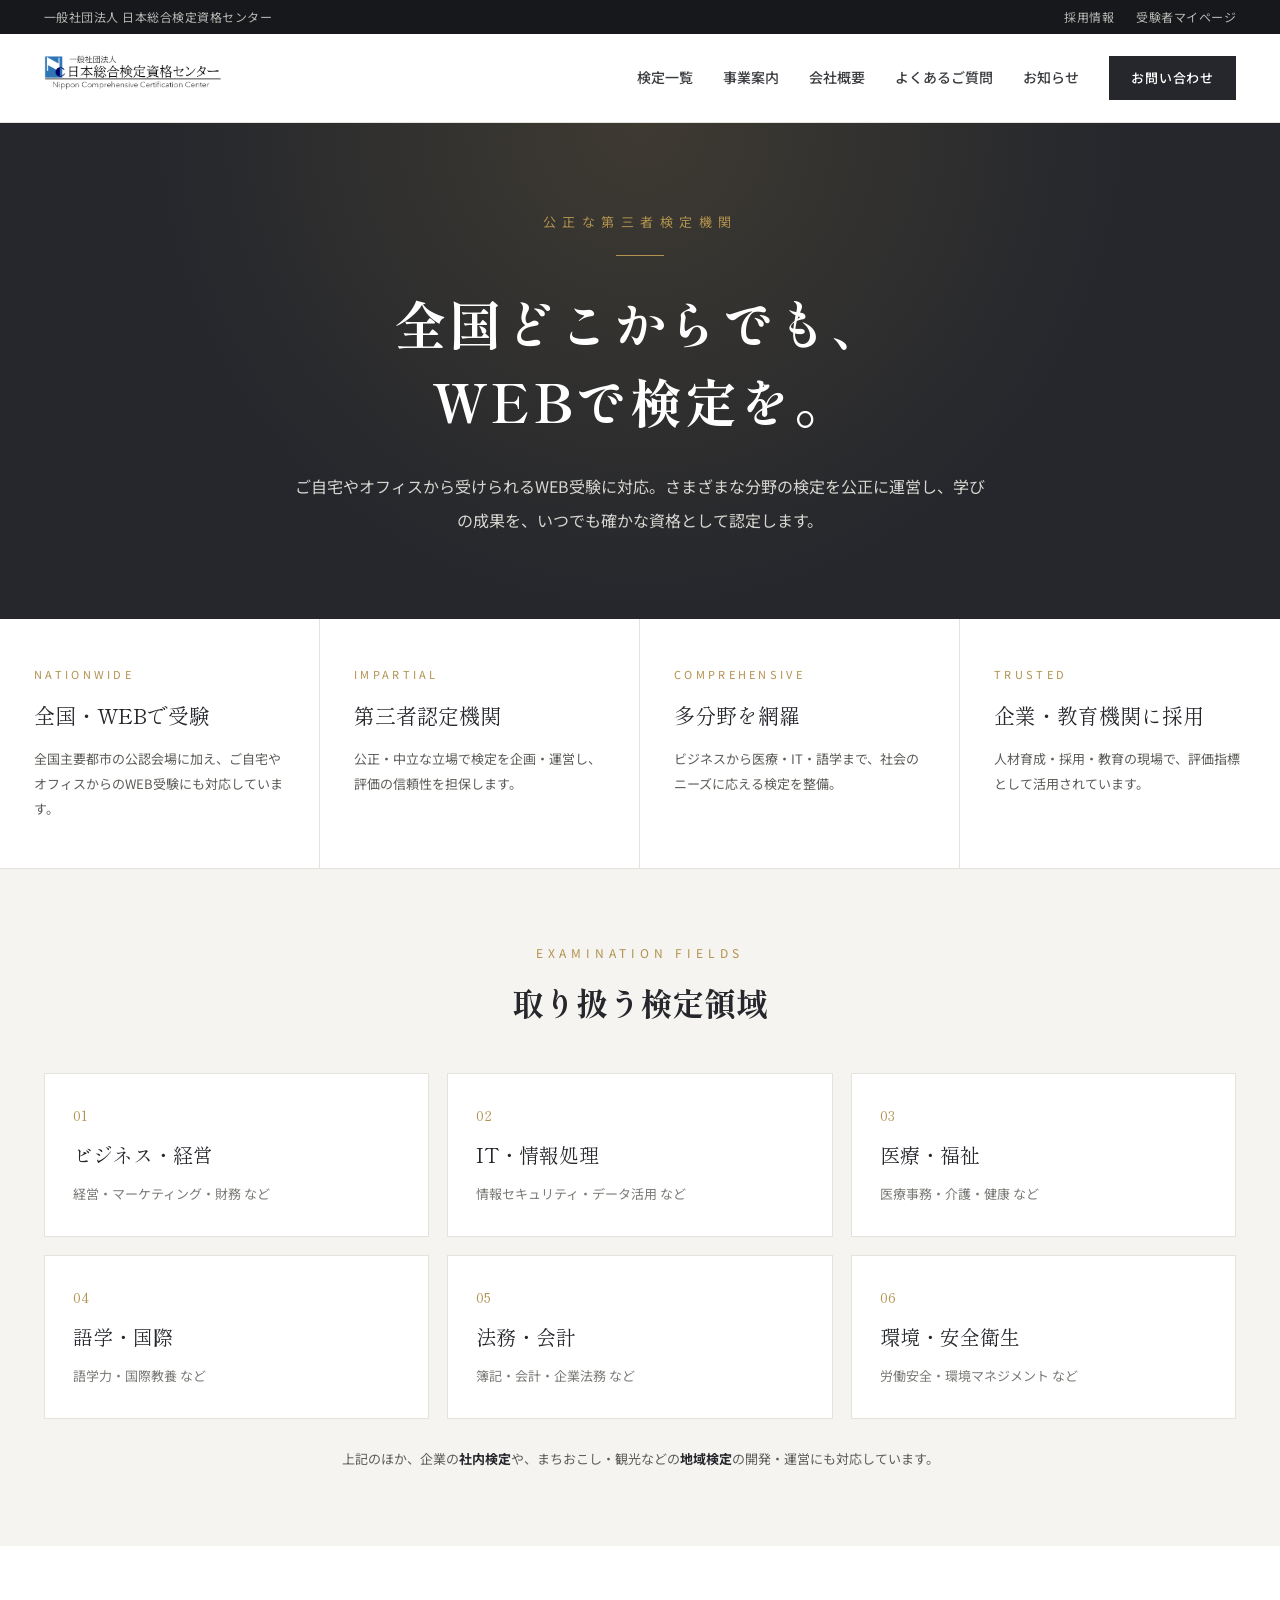
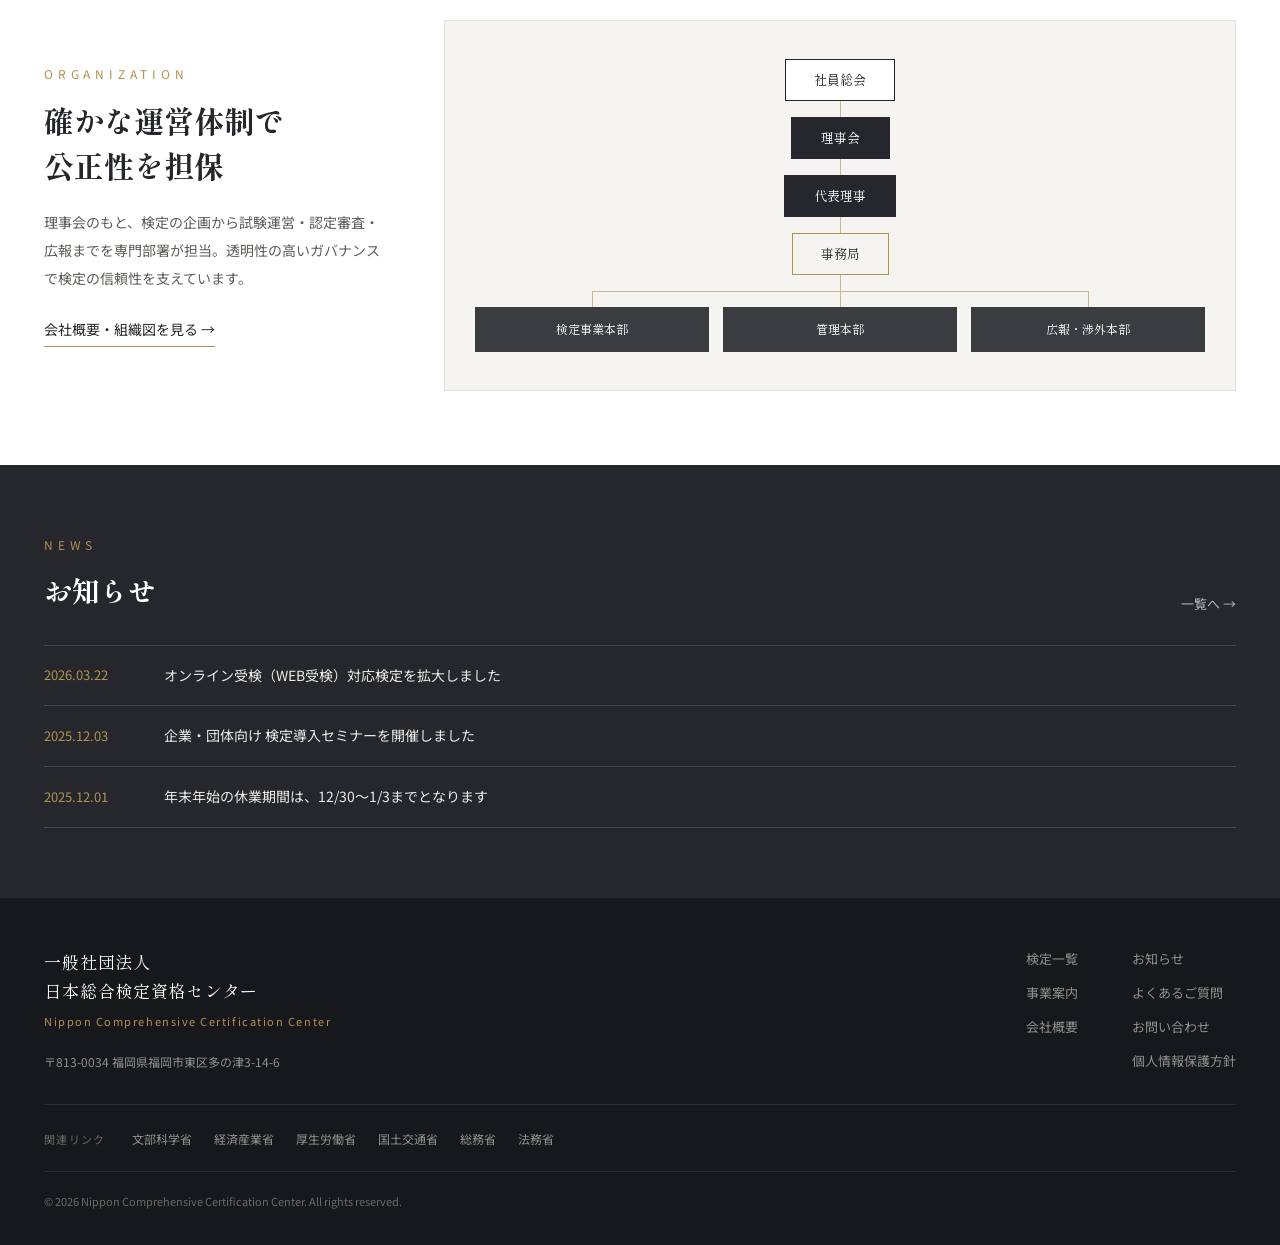
==== commit 00cab502: "フッターに関連リンク(省庁サイト)を追加 全ページのフッターに関係省庁公式サイトへのテキストリンクを追加。 文部科学省・経済産業省・厚生労働省・国土交通省・総務省・法務省の順。 外部リンクはtarge" ====
--- a/index.html
+++ b/index.html
@@ -1,9 +1,17 @@
 <!DOCTYPE html>
 <html lang="ja">
 <head>
+<!-- Google tag (gtag.js) -->
+<script async src="https://www.googletagmanager.com/gtag/js?id=G-DT82KPRKSF"></script>
+<script>
+  window.dataLayer = window.dataLayer || [];
+  function gtag(){dataLayer.push(arguments);}
+  gtag('js', new Date());
+  gtag('config', 'G-DT82KPRKSF');
+</script>
 <meta charset="utf-8">
 <meta name="viewport" content="width=device-width, initial-scale=1">
-<meta name="google-site-verification" content="-kDift8Qa4Vks39oOHflIef_TW5a2pNYYRvmZuTj3CE" />
+<meta name="google-site-verification" content="74A_PUm-XJsBK0xMy9EOEil4k-gi4BcxpIyFe6uDQrk" />
 <title>一般社団法人 日本総合検定資格センター</title>
 <meta name="description" content="全国どこからでもWEBで受検できる、公正な第三者検定機関。さまざまな分野の検定を企画・運営し、学びの成果を確かな資格として認定します。">
 <link rel="canonical" href="https://kentei-center.or.jp/">
@@ -70,7 +78,7 @@
 
   <!-- ヘッダー -->
   <header class="header">
-    <a class="header__logo" href="index.html"><img src="assets/logo-t.png" alt="一般社団法人 日本総合検定資格センター"></a>
+    <a class="header__logo" href="index.html"><img src="assets/logo-t.png" alt="一般社団法人 日本総合検定資格センター" width="1045" height="283"></a>
     <button class="nav-toggle" type="button" aria-label="メニューを開閉" aria-expanded="false"><span></span><span></span><span></span></button>
     <nav class="nav">
       <a href="kentei.html">検定一覧</a>
@@ -197,6 +205,17 @@
         </div>
       </div>
     </div>
+    <div class="footer__links">
+      <span class="footer__links-ttl">関連リンク</span>
+      <div class="footer__links-list">
+        <a href="https://www.mext.go.jp/" target="_blank" rel="noopener">文部科学省</a>
+        <a href="https://www.meti.go.jp/" target="_blank" rel="noopener">経済産業省</a>
+        <a href="https://www.mhlw.go.jp/" target="_blank" rel="noopener">厚生労働省</a>
+        <a href="https://www.mlit.go.jp/" target="_blank" rel="noopener">国土交通省</a>
+        <a href="https://www.soumu.go.jp/" target="_blank" rel="noopener">総務省</a>
+        <a href="https://www.moj.go.jp/" target="_blank" rel="noopener">法務省</a>
+      </div>
+    </div>
     <div class="footer__copy">© 2026 Nippon Comprehensive Certification Center. All rights reserved.</div>
   </footer>
 
--- a/css/styles.css
+++ b/css/styles.css
@@ -524,6 +524,14 @@
 .footer__col { display: flex; flex-direction: column; gap: 12px; }
 .footer__col a:hover, .footer__nav a:hover { color: var(--gold); }
 .footer__col .lead-link { color: var(--white); }
+.footer__links {
+  display: flex; align-items: baseline; gap: 12px 26px; flex-wrap: wrap;
+  padding-bottom: 22px; margin-bottom: 20px; border-bottom: 1px solid rgba(255,255,255,.1);
+}
+.footer__links-ttl { font-size: 11px; letter-spacing: .12em; color: #6a6a66; flex: none; }
+.footer__links-list { display: flex; gap: 10px 22px; flex-wrap: wrap; font-size: 12px; }
+.footer__links-list a { color: #8f8f8a; transition: color .2s; }
+.footer__links-list a:hover { color: var(--gold); }
 .footer__copy { font-size: 11px; color: #6a6a66; }
 
 /* =====================================================================
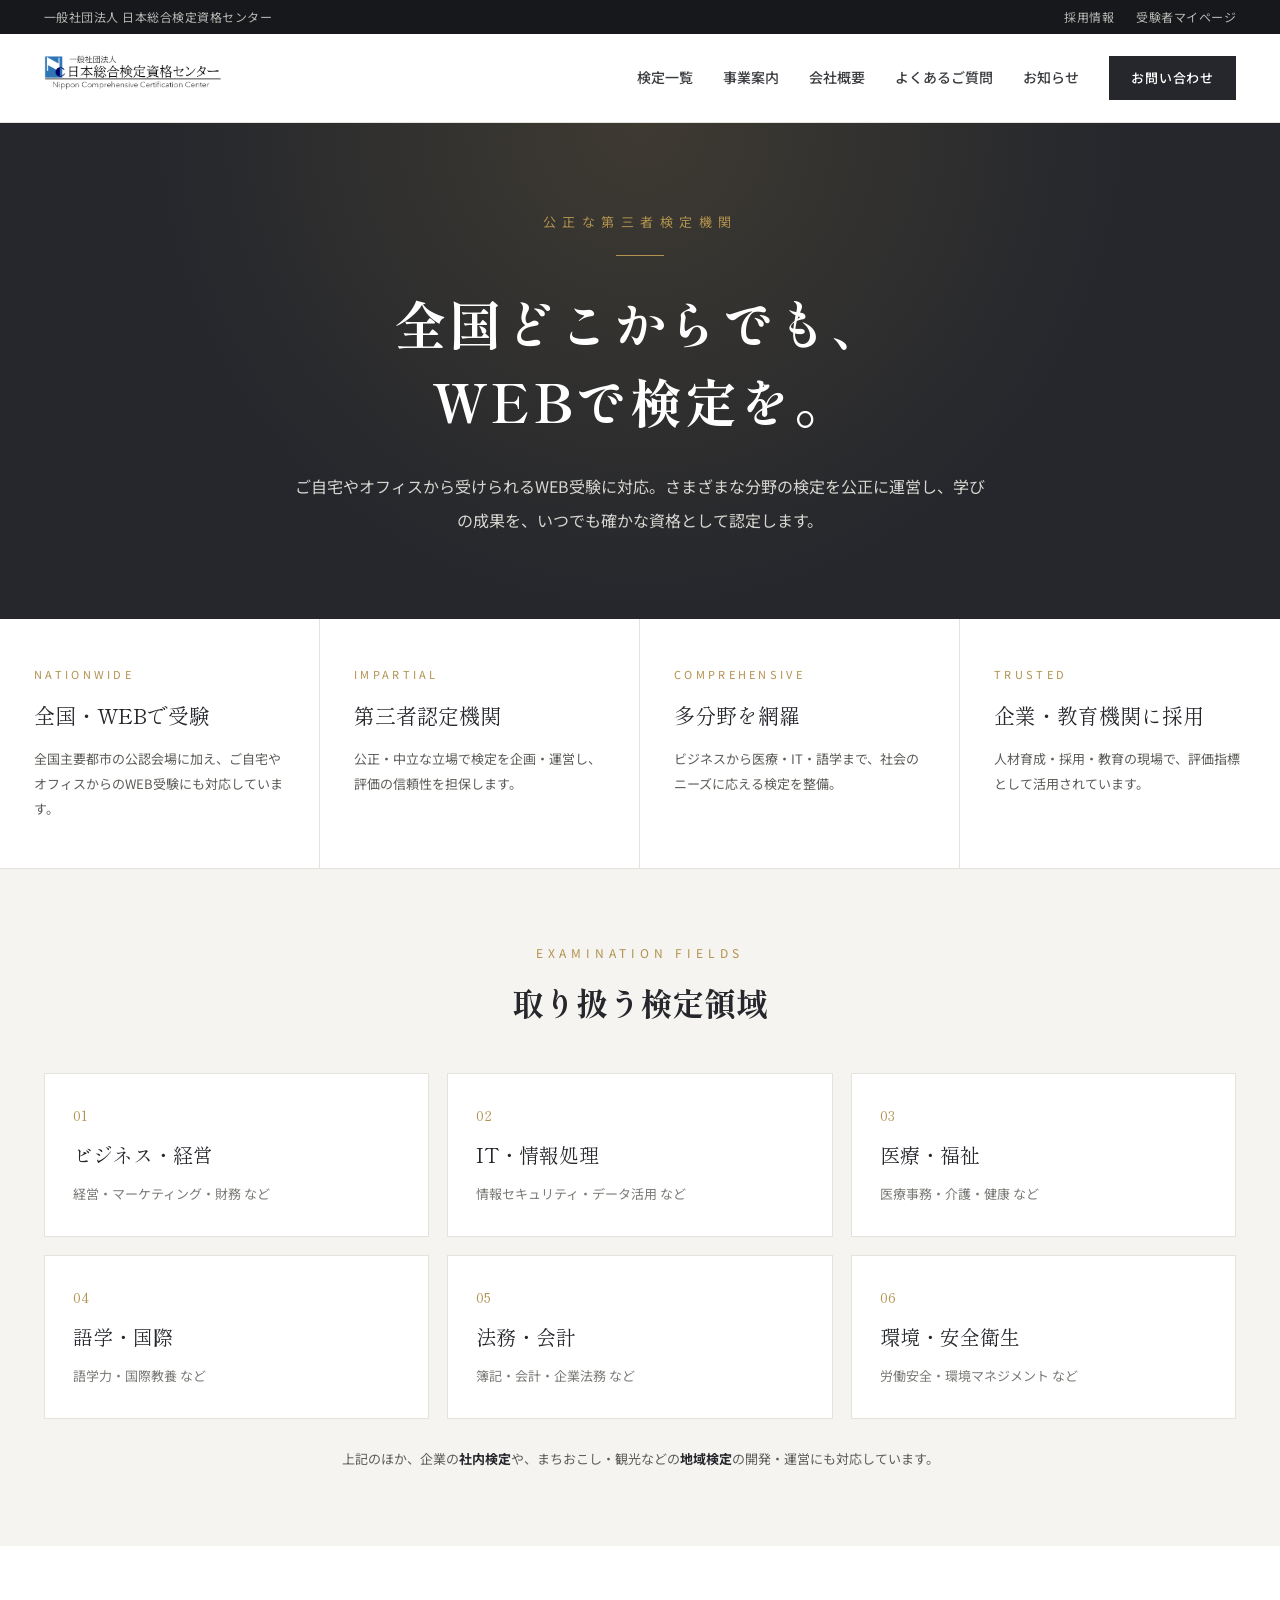
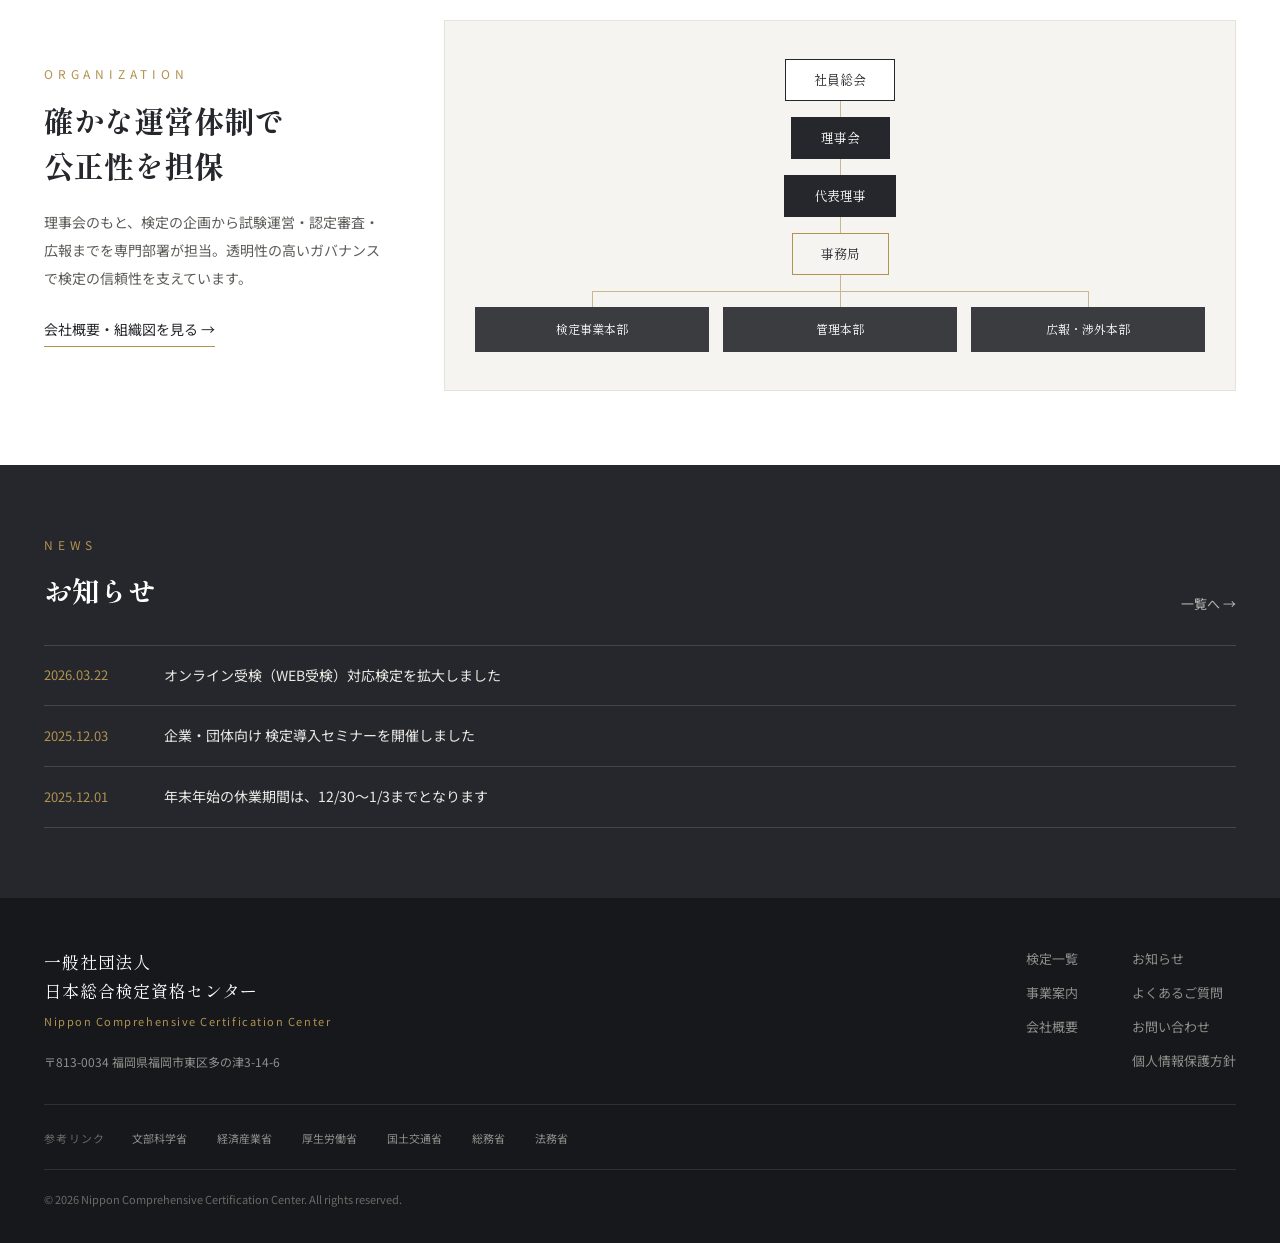
==== commit 9f8c990f: "参考リンクの表記調整と住所の自動リンク化を無効化 - フッターの見出しを「関連リンク」から「参考リンク」に変更 - PC版のみリンクの文字サイズを11pxに縮小し、項目間の余白を30pxに拡大   (" ====
--- a/index.html
+++ b/index.html
@@ -11,6 +11,7 @@
 </script>
 <meta charset="utf-8">
 <meta name="viewport" content="width=device-width, initial-scale=1">
+<meta name="format-detection" content="telephone=no,address=no,email=no">
 <meta name="google-site-verification" content="74A_PUm-XJsBK0xMy9EOEil4k-gi4BcxpIyFe6uDQrk" />
 <title>一般社団法人 日本総合検定資格センター</title>
 <meta name="description" content="全国どこからでもWEBで受検できる、公正な第三者検定機関。さまざまな分野の検定を企画・運営し、学びの成果を確かな資格として認定します。">
@@ -206,7 +207,7 @@
       </div>
     </div>
     <div class="footer__links">
-      <span class="footer__links-ttl">関連リンク</span>
+      <span class="footer__links-ttl">参考リンク</span>
       <div class="footer__links-list">
         <a href="https://www.mext.go.jp/" target="_blank" rel="noopener">文部科学省</a>
         <a href="https://www.meti.go.jp/" target="_blank" rel="noopener">経済産業省</a>
--- a/css/styles.css
+++ b/css/styles.css
@@ -529,7 +529,7 @@
   padding-bottom: 22px; margin-bottom: 20px; border-bottom: 1px solid rgba(255,255,255,.1);
 }
 .footer__links-ttl { font-size: 11px; letter-spacing: .12em; color: #6a6a66; flex: none; }
-.footer__links-list { display: flex; gap: 10px 22px; flex-wrap: wrap; font-size: 12px; }
+.footer__links-list { display: flex; gap: 10px 30px; flex-wrap: wrap; font-size: 11px; }
 .footer__links-list a { color: #8f8f8a; transition: color .2s; }
 .footer__links-list a:hover { color: var(--gold); }
 .footer__copy { font-size: 11px; color: #6a6a66; }
@@ -582,6 +582,8 @@
   .exam__body, .zigzag__body { padding: 44px var(--gutter); }
 
   .footer__top { flex-direction: column; gap: 28px; }
+  /* 小さい画面では読みやすさを優先し、文字サイズと間隔を戻す */
+  .footer__links-list { font-size: 12px; gap: 10px 22px; }
 }
 
 @media (max-width: 560px) {
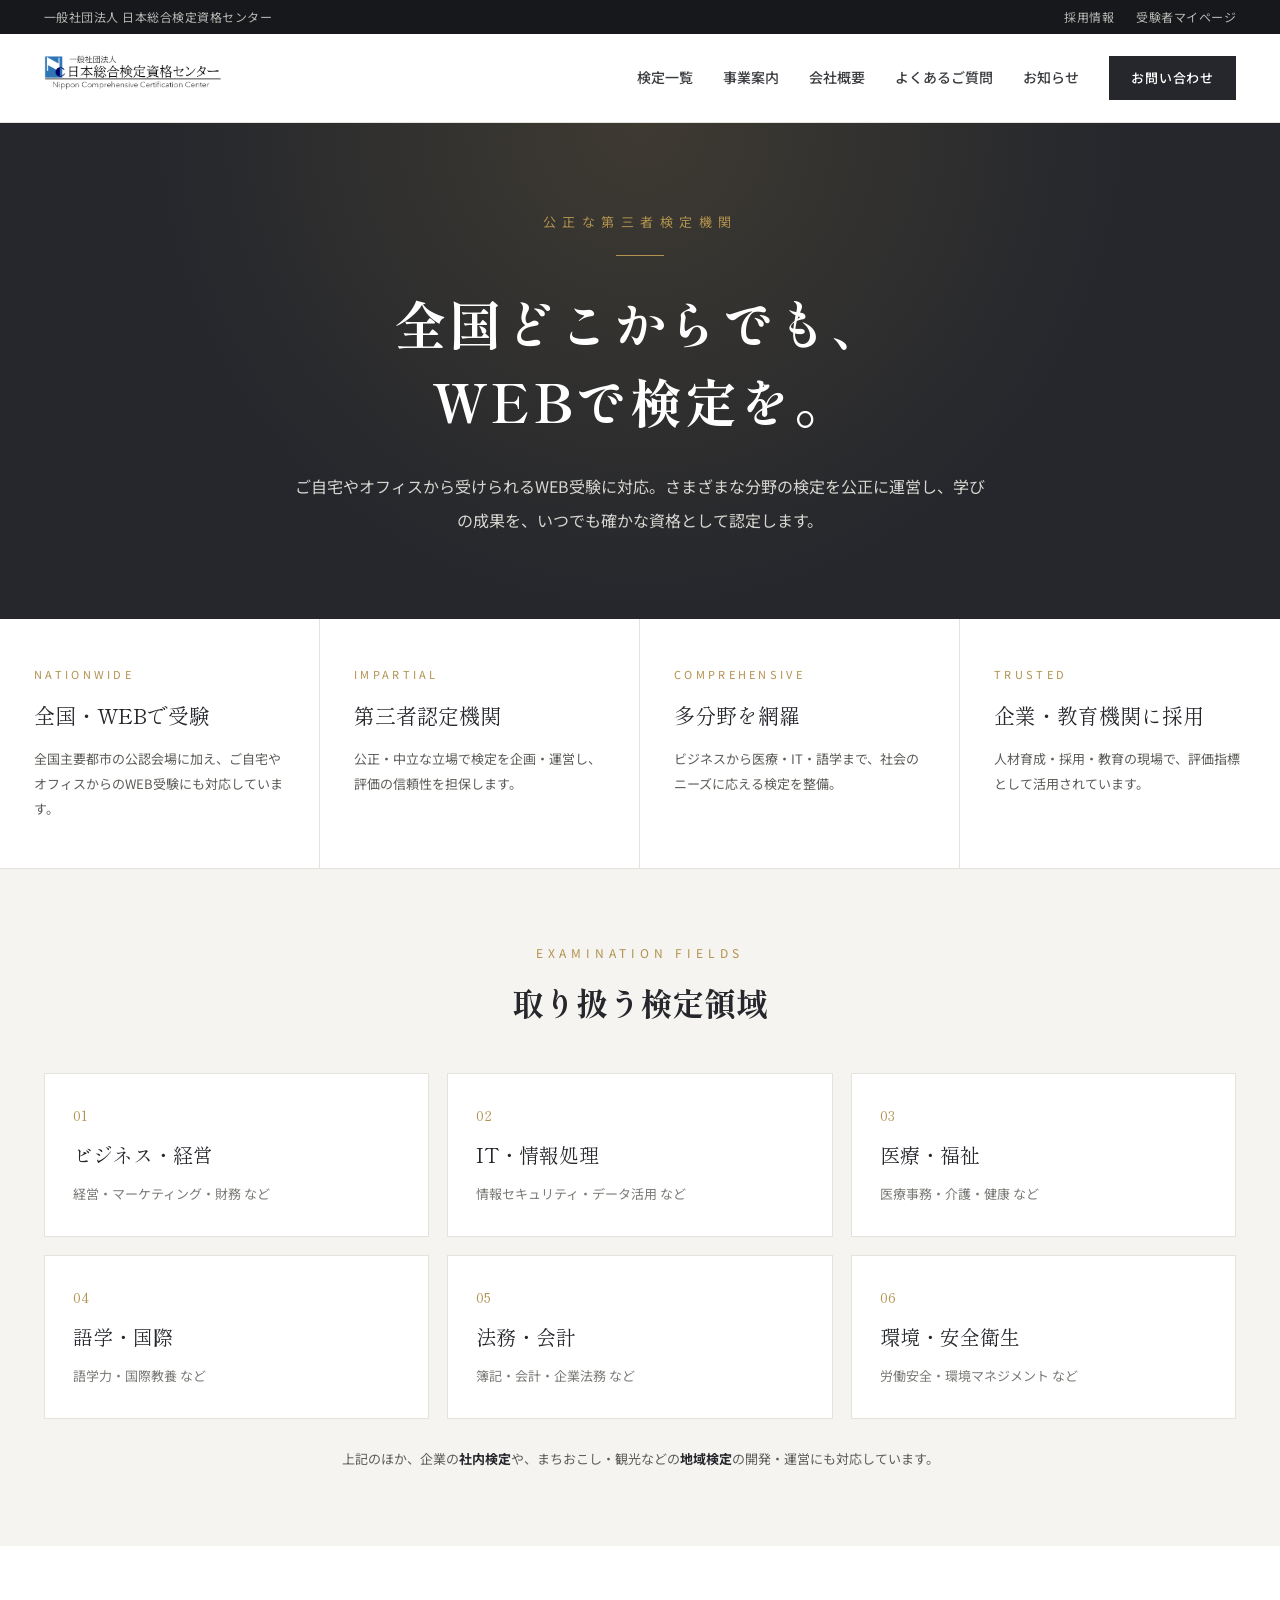
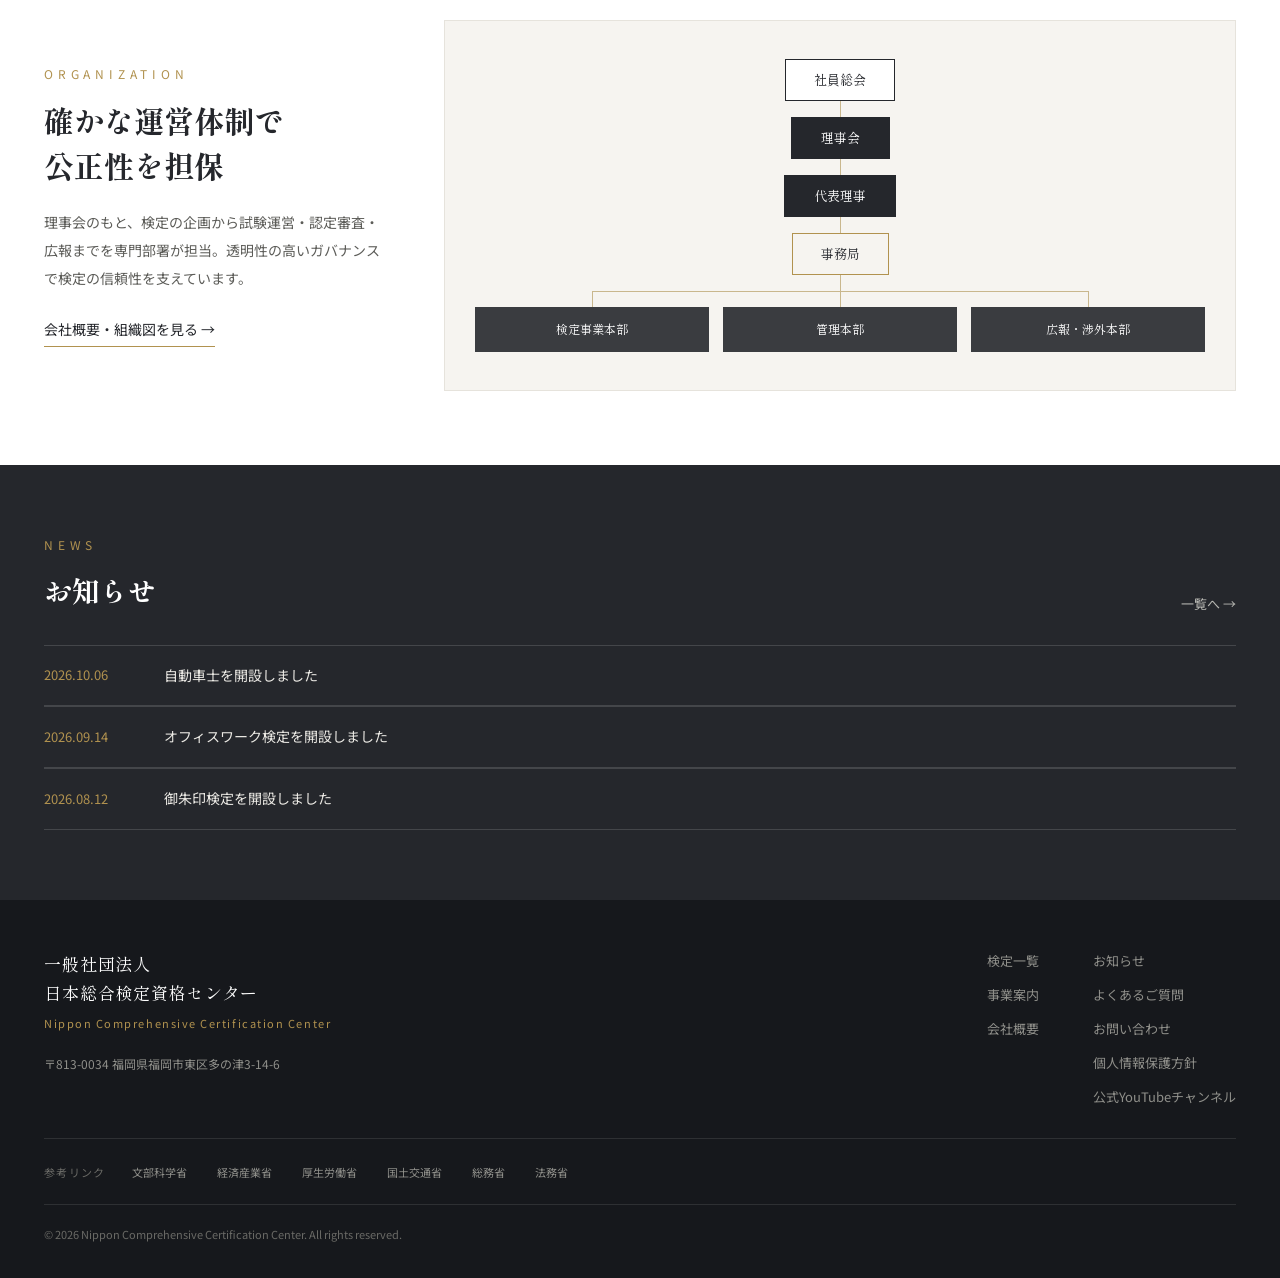
==== commit 3f1e81a6: "個人情報保護方針にYouTube APIの条を追加・フッターに公式YouTubeチャンネルのリンク Co-Authored-By: Claude Opus 5.5 <noreply@anthropic" ====
--- a/index.html
+++ b/index.html
@@ -12,7 +12,7 @@
 <meta charset="utf-8">
 <meta name="viewport" content="width=device-width, initial-scale=1">
 <meta name="format-detection" content="telephone=no,address=no,email=no">
-<meta name="google-site-verification" content="74A_PUm-XJsBK0xMy9EOEil4k-gi4BcxpIyFe6uDQrk" />
+<meta name="google-site-verification" content="-kDift8Qa4Vks39oOHflIef_TW5a2pNYYRvmZuTj3CE" />
 <title>一般社団法人 日本総合検定資格センター</title>
 <meta name="description" content="全国どこからでもWEBで受検できる、公正な第三者検定機関。さまざまな分野の検定を企画・運営し、学びの成果を確かな資格として認定します。">
 <link rel="canonical" href="https://kentei-center.or.jp/">
@@ -203,6 +203,7 @@
           <a href="faq.html">よくあるご質問</a>
           <a href="contact.html">お問い合わせ</a>
           <a href="privacy.html">個人情報保護方針</a>
+          <a href="https://www.youtube.com/@kentei-center" target="_blank" rel="noopener">公式YouTubeチャンネル</a>
         </div>
       </div>
     </div>
--- a/css/styles.css
+++ b/css/styles.css
@@ -413,6 +413,8 @@
 .form-submit button:hover { background: var(--gold); color: var(--ink); }
 .form-submit button:disabled { opacity: .6; cursor: default; }
 
+.form-notice { font-size: 12px; line-height: 1.8; color: var(--muted); margin-top: 6px; }
+
 /* スパム対策のハニーポット項目(画面外へ隠す) */
 .hp-field { position: absolute; left: -9999px; width: 1px; height: 1px; overflow: hidden; }
 
